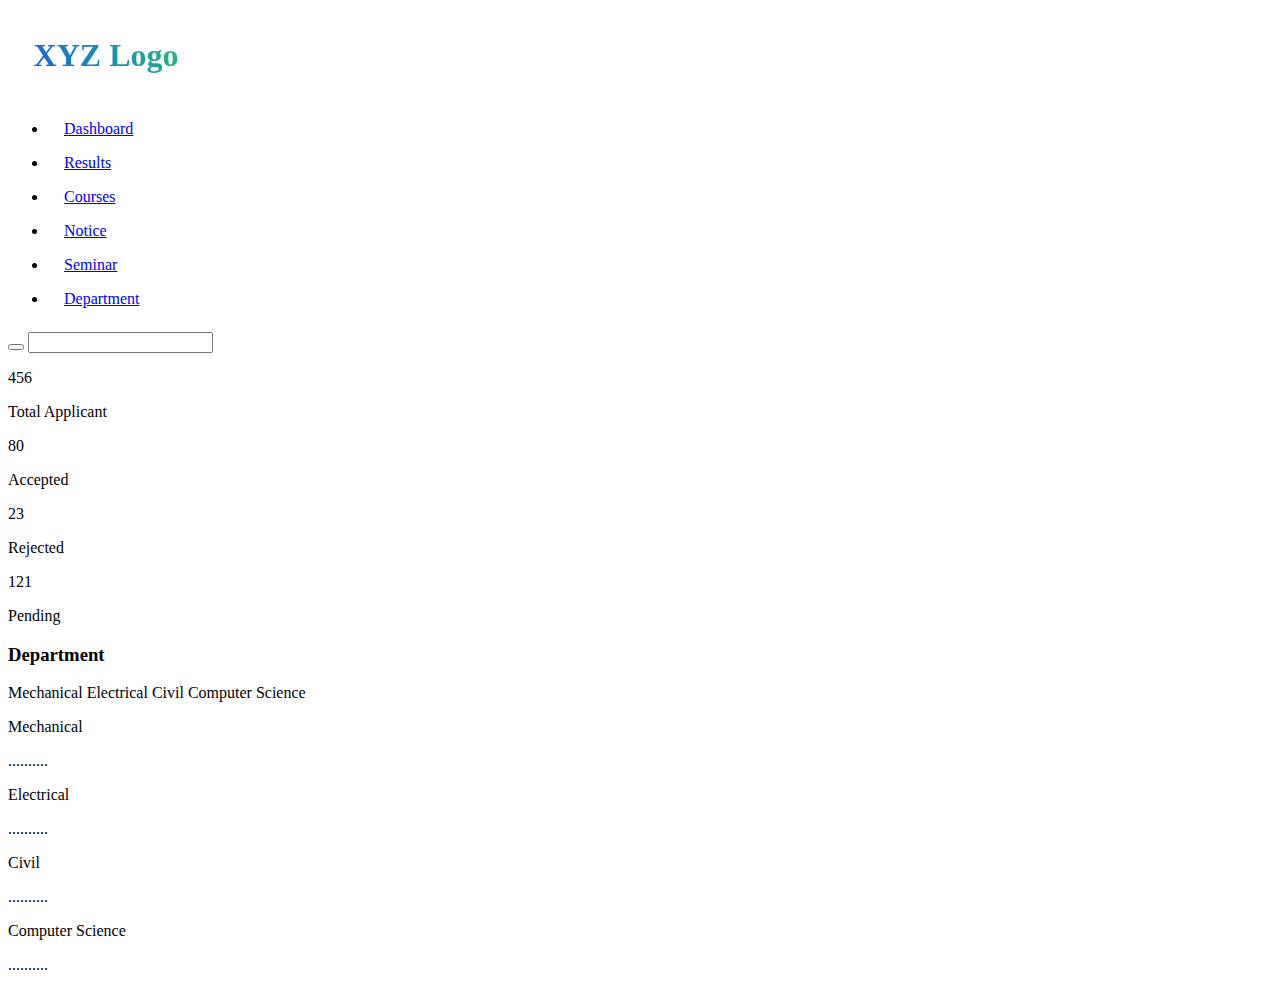
==== pages/dashboard.html @ 6630927a "updated dashboard" ====
<!DOCTYPE html>
<html lang="en">
  <head>
    <meta charset="UTF-8" />
    <meta http-equiv="X-UA-Compatible" content="IE=edge" />
    <meta name="viewport" content="width=device-width, initial-scale=1.0" />
    <title>Document</title>
    <link rel="stylesheet" href="../css/styles.css" />
    <link rel="stylesheet" href="../css/dashboard.css" />
    <link rel="stylesheet" href="vishalDashboard.css">
  </head>
  <body>
    <main class="main">
      <!-- sidebar -->
      <aside class="sidebar">
        <h1>XYZ Logo</h1>
        <nav>
          <ul>
            <li>
              <a href="./dashboard.html">Dashboard</a>
            </li>
            <li>
              <a href="./result.html">Results</a>
            </li>
            <li>
              <a href="#">Courses</a>
            </li>
            <li>
              <a href="#">Notice</a>
            </li>
            <li>
              <a href="#">Seminar</a>
            </li>
            <li>
              <a href="#">Department</a>
            </li>
          </ul>
        </nav>
      </aside>
      <!-- content -->
      <section class="content__wrapper">
        <nav class="navbar">
          <button></button>
          <input type="search" name="search" id="search" />
          <!-- dropdown -->
          <!-- notification icon -->
          <!-- avatar -->
        </nav>

        <!-- page content start-->
          <section> 
            <!---->
            <div class="container">
              <p>456</p>
              <p>Total Applicant</p>
            </div>
            <div class="container">
              <p>80</p>
              <p>Accepted</p>
            </div>
            <div class="contianer">
              <p>23</p>
              <p>Rejected</p>
            </div>
            <div class="container">
              <p>121</p>
              <p>Pending</p>
            </div>
            <div>
                 <h3>Department</h3>
                 <p>Mechanical Electrical Civil Computer Science</p>
                 <p>Mechanical</p>
                 <p>..........</p>
                 <p>Electrical</p>
                 <p>..........</p>
                 <p>Civil</p>
                 <p>..........</p>
                 <p>Computer Science</p>
                 <p>..........</p>
            </div>
          </section>
        <!-- page content end -->
      </section>
    </main>
  </body>
</html>
---- css/dashboard.css ----
.sidebar {
  flex: 0.3;
}

.sidebar h1 {
  width: fit-content;
  padding: 0.5em 0.8em;
  background: -webkit-linear-gradient(
    45deg,
    rgb(19, 74, 255),
    rgb(41, 210, 98)
  );
  -webkit-background-clip: text;
  -webkit-text-fill-color: transparent;
}

.sidebar nav ul li a {
  display: block;
  padding: 0.5em 1em;
}

.sidebar nav ul li a:hover {
  background: rgb(220, 214, 214);
}
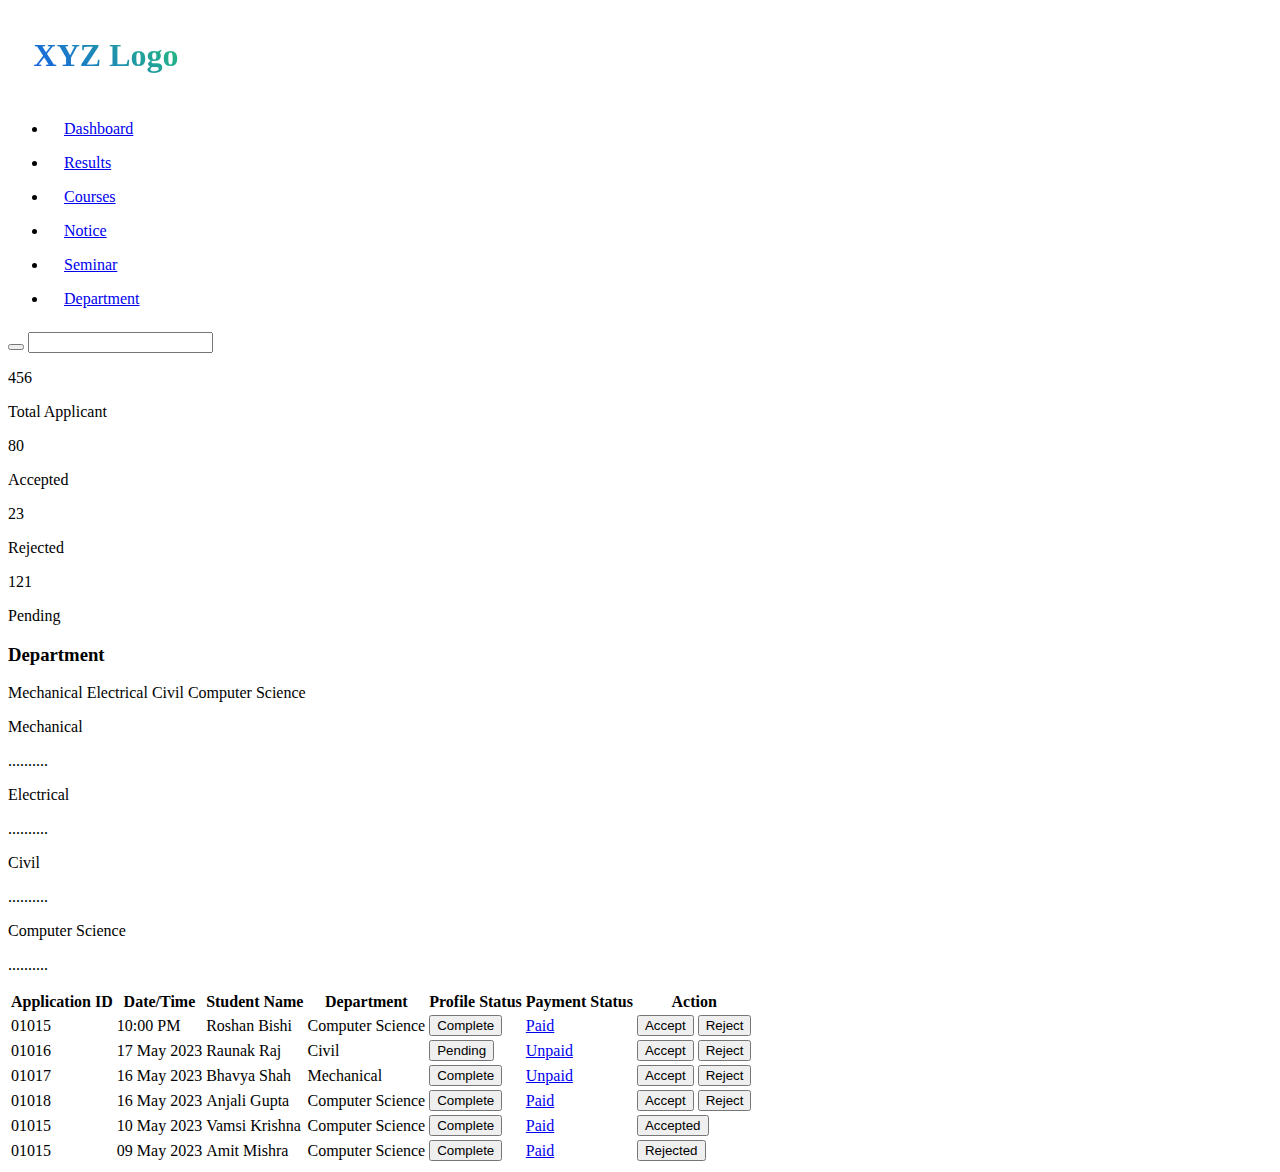
==== commit 931a8916: "Merge branch 'main' of https://github.com/DineshRout779/admin-portal" ====
--- a/pages/dashboard.html
+++ b/pages/dashboard.html
@@ -7,7 +7,7 @@
     <title>Document</title>
     <link rel="stylesheet" href="../css/styles.css" />
     <link rel="stylesheet" href="../css/dashboard.css" />
-    <link rel="stylesheet" href="vishalDashboard.css">
+    <link rel="stylesheet" href="vishalDashboard.css" />
   </head>
   <body>
     <main class="main">
@@ -23,16 +23,16 @@
               <a href="./result.html">Results</a>
             </li>
             <li>
-              <a href="#">Courses</a>
+              <a href="./courses.html">Courses</a>
             </li>
             <li>
-              <a href="#">Notice</a>
+              <a href="./notices.html">Notice</a>
             </li>
             <li>
-              <a href="#">Seminar</a>
+              <a href="./seminar.html">Seminar</a>
             </li>
             <li>
-              <a href="#">Department</a>
+              <a href="./department.html">Department</a>
             </li>
           </ul>
         </nav>
@@ -48,38 +48,109 @@
         </nav>
 
         <!-- page content start-->
-          <section> 
-            <!---->
-            <div class="container">
-              <p>456</p>
-              <p>Total Applicant</p>
-            </div>
-            <div class="container">
-              <p>80</p>
-              <p>Accepted</p>
-            </div>
-            <div class="contianer">
-              <p>23</p>
-              <p>Rejected</p>
-            </div>
-            <div class="container">
-              <p>121</p>
-              <p>Pending</p>
-            </div>
-            <div>
-                 <h3>Department</h3>
-                 <p>Mechanical Electrical Civil Computer Science</p>
-                 <p>Mechanical</p>
-                 <p>..........</p>
-                 <p>Electrical</p>
-                 <p>..........</p>
-                 <p>Civil</p>
-                 <p>..........</p>
-                 <p>Computer Science</p>
-                 <p>..........</p>
-            </div>
-          </section>
+        <section>
+          <!---->
+          <div class="container">
+            <p>456</p>
+            <p>Total Applicant</p>
+          </div>
+          <div class="container">
+            <p>80</p>
+            <p>Accepted</p>
+          </div>
+          <div class="contianer">
+            <p>23</p>
+            <p>Rejected</p>
+          </div>
+          <div class="container">
+            <p>121</p>
+            <p>Pending</p>
+          </div>
+          <div>
+            <h3>Department</h3>
+            <p>Mechanical Electrical Civil Computer Science</p>
+            <p>Mechanical</p>
+            <p>..........</p>
+            <p>Electrical</p>
+            <p>..........</p>
+            <p>Civil</p>
+            <p>..........</p>
+            <p>Computer Science</p>
+            <p>..........</p>
+          </div>
+        </section>
         <!-- page content end -->
+        <table>
+          <tr>
+            <th>Application ID</th>
+            <th>Date/Time</th>
+            <th>Student Name</th>
+            <th>Department</th>
+            <th>Profile Status</th>
+            <th>Payment Status</th>
+            <th>Action</th>
+          </tr>
+
+          <tr>
+            <td>01015</td>
+            <td>10:00 PM</td>
+            <td>Roshan Bishi</td>
+            <td>Computer Science</td>
+            <td><button>Complete</button></td>
+            <td><a href="#">Paid</a></td>
+            <td><button>Accept</button> <button>Reject</button></td>
+          </tr>
+
+          <tr>
+            <td>01016</td>
+            <td>17 May 2023</td>
+            <td>Raunak Raj</td>
+            <td>Civil</td>
+            <td><button>Pending</button></td>
+            <td><a href="#">Unpaid</a></td>
+            <td><button>Accept</button> <button>Reject</button></td>
+          </tr>
+
+          <tr>
+            <td>01017</td>
+            <td>16 May 2023</td>
+            <td>Bhavya Shah</td>
+            <td>Mechanical</td>
+            <td><button>Complete</button></td>
+            <td><a href="#">Unpaid</a></td>
+            <td><button>Accept</button> <button>Reject</button></td>
+          </tr>
+
+          <tr>
+            <td>01018</td>
+            <td>16 May 2023</td>
+            <td>Anjali Gupta</td>
+            <td>Computer Science</td>
+            <td><button>Complete</button></td>
+            <td><a href="#">Paid</a></td>
+            <td><button>Accept</button> <button>Reject</button></td>
+          </tr>
+
+          <tr>
+            <td>01015</td>
+            <td>10 May 2023</td>
+            <td>Vamsi Krishna</td>
+            <td>Computer Science</td>
+            <td><button>Complete</button></td>
+            <td><a href="#">Paid</a></td>
+            <td><button>Accepted</button></td>
+          </tr>
+
+          <tr>
+            <td>01015</td>
+            <td>09 May 2023</td>
+            <td>Amit Mishra</td>
+            <td>Computer Science</td>
+            <td><button>Complete</button></td>
+            <td><a href="#">Paid</a></td>
+            <td><button>Rejected</button></td>
+          </tr>
+        </table>
       </section>
     </main>
   </body>
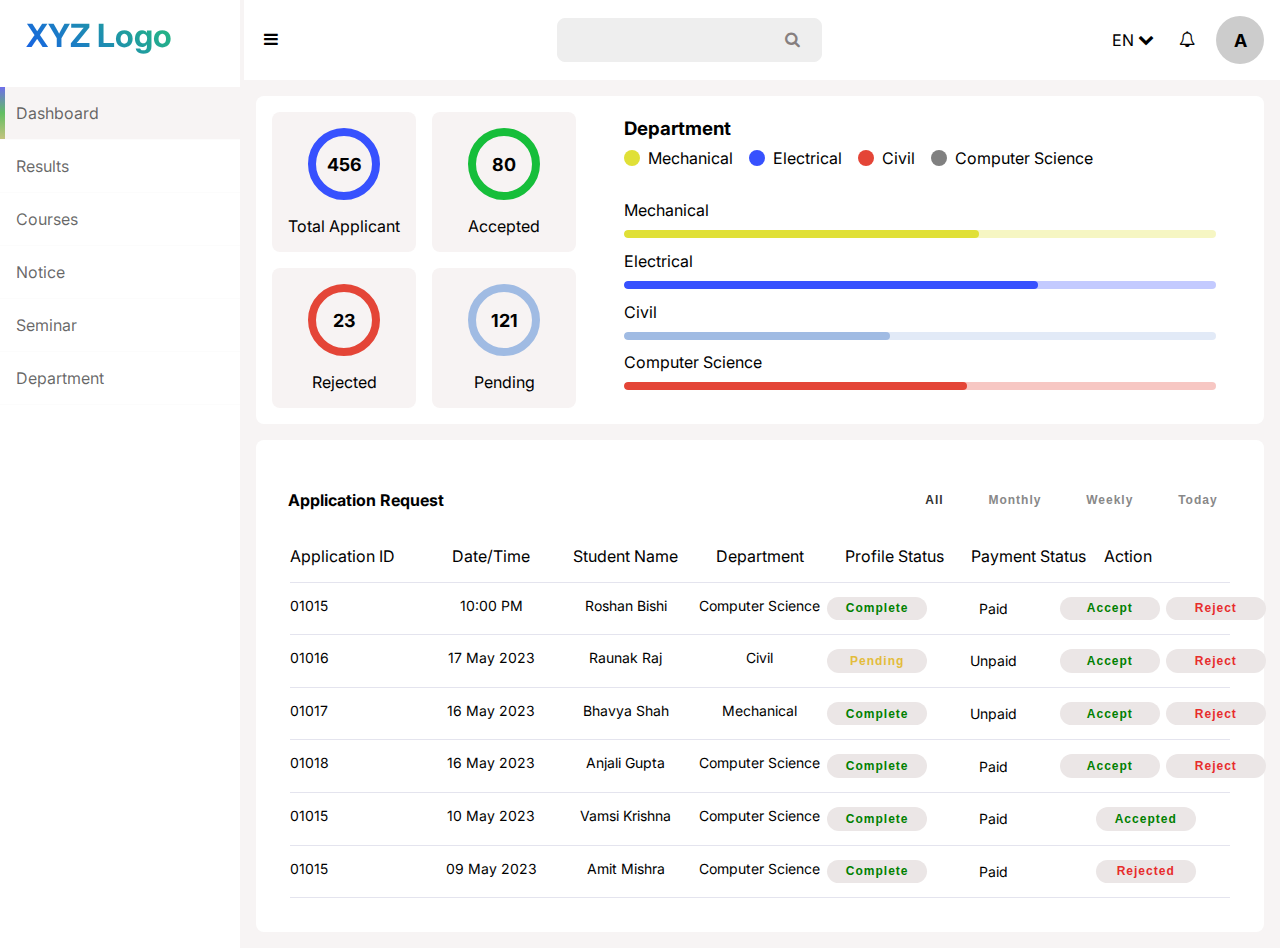
==== commit 42611149: "added navbar" ====
--- a/pages/dashboard.html
+++ b/pages/dashboard.html
@@ -5,9 +5,12 @@
     <meta http-equiv="X-UA-Compatible" content="IE=edge" />
     <meta name="viewport" content="width=device-width, initial-scale=1.0" />
     <title>Document</title>
+    <link
+      rel="stylesheet"
+      href="https://cdnjs.cloudflare.com/ajax/libs/font-awesome/4.7.0/css/font-awesome.min.css"
+    />
     <link rel="stylesheet" href="../css/styles.css" />
     <link rel="stylesheet" href="../css/dashboard.css" />
-    <link rel="stylesheet" href="vishalDashboard.css" />
   </head>
   <body>
     <main class="main">
@@ -17,7 +20,7 @@
         <nav>
           <ul>
             <li>
-              <a href="./dashboard.html">Dashboard</a>
+              <a href="./dashboard.html" class="active">Dashboard</a>
             </li>
             <li>
               <a href="./result.html">Results</a>
@@ -40,117 +43,249 @@
       <!-- content -->
       <section class="content__wrapper">
         <nav class="navbar">
-          <button></button>
-          <input type="search" name="search" id="search" />
-          <!-- dropdown -->
-          <!-- notification icon -->
-          <!-- avatar -->
+          <button class="btn btn__icon">
+            <i class="fa fa-bars" aria-hidden="true"></i>
+          </button>
+
+          <div class="flex items-center navbar__inner">
+            <div class="search__wrapper">
+              <input type="search" name="search" id="search" />
+              <button class="btn btn__icon">
+                <i class="fa fa-search" aria-hidden="true"></i>
+              </button>
+            </div>
+            <!-- dropdown -->
+            <p class="language">
+              EN
+              <button class="btn btn__icon">
+                <i class="fa fa-chevron-down" aria-hidden="true"></i>
+              </button>
+            </p>
+            <!-- notification icon -->
+            <button class="btn btn__icon">
+              <i class="fa fa-bell-o" aria-hidden="true"></i>
+            </button>
+            <!-- avatar -->
+            <div class="avatar">A</div>
+          </div>
         </nav>
 
         <!-- page content start-->
-        <section>
-          <!---->
-          <div class="container">
-            <p>456</p>
-            <p>Total Applicant</p>
-          </div>
-          <div class="container">
-            <p>80</p>
-            <p>Accepted</p>
-          </div>
-          <div class="contianer">
-            <p>23</p>
-            <p>Rejected</p>
-          </div>
-          <div class="container">
-            <p>121</p>
-            <p>Pending</p>
-          </div>
-          <div>
+
+        <!-- stats -->
+        <section class="stat__wrapper">
+          <div class="stat__grid">
+            <div class="stat__grid__item">
+              <p class="border__blue">456</p>
+              <p>Total Applicant</p>
+            </div>
+            <div class="stat__grid__item">
+              <p class="border__green">80</p>
+              <p>Accepted</p>
+            </div>
+            <div class="stat__grid__item">
+              <p class="border__red">23</p>
+              <p>Rejected</p>
+            </div>
+            <div class="stat__grid__item">
+              <p class="border__lightblue">121</p>
+              <p>Pending</p>
+            </div>
+          </div>
+          <div class="stat__grid__department">
             <h3>Department</h3>
-            <p>Mechanical Electrical Civil Computer Science</p>
-            <p>Mechanical</p>
-            <p>..........</p>
-            <p>Electrical</p>
-            <p>..........</p>
-            <p>Civil</p>
-            <p>..........</p>
-            <p>Computer Science</p>
-            <p>..........</p>
+
+            <div class="stat__grid__department__top">
+              <p><span></span>Mechanical</p>
+              <p><span></span>Electrical</p>
+              <p><span></span>Civil</p>
+              <p><span></span>Computer Science</p>
+            </div>
+
+            <div class="progress__container">
+              <div class="progress">
+                <p>Mechanical</p>
+
+                <div class="progress__bar__container">
+                  <div class="progress__bar__outer"></div>
+                  <div class="progress__bar"></div>
+                </div>
+              </div>
+
+              <div class="progress">
+                <p>Electrical</p>
+                <div class="progress__bar__container">
+                  <div class="progress__bar__outer"></div>
+                  <div class="progress__bar"></div>
+                </div>
+              </div>
+
+              <div class="progress">
+                <p>Civil</p>
+                <div class="progress__bar__container">
+                  <div class="progress__bar__outer"></div>
+                  <div class="progress__bar"></div>
+                </div>
+              </div>
+
+              <div class="progress">
+                <p>Computer Science</p>
+
+                <div class="progress__bar__container">
+                  <div class="progress__bar__outer"></div>
+                  <div class="progress__bar"></div>
+                </div>
+              </div>
+            </div>
           </div>
         </section>
+
+        <!-- data table -->
+        <div class="data__table">
+          <div class="flex justify-between items-center filters">
+            <h4>Application Request</h4>
+            <div class="btn-group flex filters__list">
+              <button class="btn btn__transparent active">All</button>
+              <button class="btn btn__transparent">Monthly</button>
+              <button class="btn btn__transparent">Weekly</button>
+              <button class="btn btn__transparent">Today</button>
+            </div>
+          </div>
+
+          <table>
+            <tr>
+              <th>Application ID</th>
+              <th>Date/Time</th>
+              <th>Student Name</th>
+              <th>Department</th>
+              <th>Profile Status</th>
+              <th>Payment Status</th>
+              <th class="table__action table__action__extended">Action</th>
+            </tr>
+
+            <tr>
+              <td>01015</td>
+              <td>10:00 PM</td>
+              <td>Roshan Bishi</td>
+              <td>Computer Science</td>
+              <td class="table__action">
+                <button class="btn btn__action btn__action__success">
+                  Complete
+                </button>
+              </td>
+              <td class="table__action">Paid</td>
+              <td class="table__action table__action__extended">
+                <button class="btn btn__action btn__action__success">
+                  Accept
+                </button>
+                <button class="btn btn__action btn__action__warning">
+                  Reject
+                </button>
+              </td>
+            </tr>
+
+            <tr>
+              <td>01016</td>
+              <td>17 May 2023</td>
+              <td>Raunak Raj</td>
+              <td>Civil</td>
+              <td class="table__action">
+                <button class="btn btn__action btn__action__pending">
+                  Pending
+                </button>
+              </td>
+              <td class="table__action">Unpaid</td>
+              <td class="table__action table__action__extended">
+                <button class="btn btn__action btn__action__success">
+                  Accept
+                </button>
+                <button class="btn btn__action btn__action__warning">
+                  Reject
+                </button>
+              </td>
+            </tr>
+
+            <tr>
+              <td>01017</td>
+              <td>16 May 2023</td>
+              <td>Bhavya Shah</td>
+              <td>Mechanical</td>
+              <td class="table__action">
+                <button class="btn btn__action btn__action__success">
+                  Complete
+                </button>
+              </td>
+              <td class="table__action">Unpaid</td>
+              <td class="table__action table__action__extended">
+                <button class="btn btn__action btn__action__success">
+                  Accept
+                </button>
+                <button class="btn btn__action btn__action__warning">
+                  Reject
+                </button>
+              </td>
+            </tr>
+
+            <tr>
+              <td>01018</td>
+              <td>16 May 2023</td>
+              <td>Anjali Gupta</td>
+              <td>Computer Science</td>
+              <td class="table__action">
+                <button class="btn btn__action btn__action__success">
+                  Complete
+                </button>
+              </td>
+              <td class="table__action">Paid</td>
+              <td class="table__action table__action__extended">
+                <button class="btn btn__action btn__action__success">
+                  Accept
+                </button>
+                <button class="btn btn__action btn__action__warning">
+                  Reject
+                </button>
+              </td>
+            </tr>
+
+            <tr>
+              <td>01015</td>
+              <td>10 May 2023</td>
+              <td>Vamsi Krishna</td>
+              <td>Computer Science</td>
+              <td class="table__action">
+                <button class="btn btn__action btn__action__success">
+                  Complete
+                </button>
+              </td>
+              <td class="table__action">Paid</td>
+              <td class="table__action table__action__extended">
+                <button class="btn btn__action btn__action__success">
+                  Accepted
+                </button>
+              </td>
+            </tr>
+
+            <tr>
+              <td>01015</td>
+              <td>09 May 2023</td>
+              <td>Amit Mishra</td>
+              <td>Computer Science</td>
+              <td class="table__action">
+                <button class="btn btn__action btn__action__success">
+                  Complete
+                </button>
+              </td>
+              <td class="table__action">Paid</td>
+              <td class="table__action table__action__extended">
+                <button class="btn btn__action btn__action__warning">
+                  Rejected
+                </button>
+              </td>
+            </tr>
+          </table>
+        </div>
+
         <!-- page content end -->
-        <table>
-          <tr>
-            <th>Application ID</th>
-            <th>Date/Time</th>
-            <th>Student Name</th>
-            <th>Department</th>
-            <th>Profile Status</th>
-            <th>Payment Status</th>
-            <th>Action</th>
-          </tr>
-
-          <tr>
-            <td>01015</td>
-            <td>10:00 PM</td>
-            <td>Roshan Bishi</td>
-            <td>Computer Science</td>
-            <td><button>Complete</button></td>
-            <td><a href="#">Paid</a></td>
-            <td><button>Accept</button> <button>Reject</button></td>
-          </tr>
-
-          <tr>
-            <td>01016</td>
-            <td>17 May 2023</td>
-            <td>Raunak Raj</td>
-            <td>Civil</td>
-            <td><button>Pending</button></td>
-            <td><a href="#">Unpaid</a></td>
-            <td><button>Accept</button> <button>Reject</button></td>
-          </tr>
-
-          <tr>
-            <td>01017</td>
-            <td>16 May 2023</td>
-            <td>Bhavya Shah</td>
-            <td>Mechanical</td>
-            <td><button>Complete</button></td>
-            <td><a href="#">Unpaid</a></td>
-            <td><button>Accept</button> <button>Reject</button></td>
-          </tr>
-
-          <tr>
-            <td>01018</td>
-            <td>16 May 2023</td>
-            <td>Anjali Gupta</td>
-            <td>Computer Science</td>
-            <td><button>Complete</button></td>
-            <td><a href="#">Paid</a></td>
-            <td><button>Accept</button> <button>Reject</button></td>
-          </tr>
-
-          <tr>
-            <td>01015</td>
-            <td>10 May 2023</td>
-            <td>Vamsi Krishna</td>
-            <td>Computer Science</td>
-            <td><button>Complete</button></td>
-            <td><a href="#">Paid</a></td>
-            <td><button>Accepted</button></td>
-          </tr>
-
-          <tr>
-            <td>01015</td>
-            <td>09 May 2023</td>
-            <td>Amit Mishra</td>
-            <td>Computer Science</td>
-            <td><button>Complete</button></td>
-            <td><a href="#">Paid</a></td>
-            <td><button>Rejected</button></td>
-          </tr>
-        </table>
       </section>
     </main>
   </body>
--- a/css/styles.css
+++ b/css/styles.css
@@ -0,0 +1,349 @@
+@import url('https://fonts.googleapis.com/css2?family=Inter:wght@100;200;300;400;500;600;700&display=swap');
+
+:root {
+  box-sizing: border-box;
+  --primary-blue: #3751fe;
+  --primary-yellow: #e0e037;
+  --primary-lightblue: #a0bbe3;
+  --primary-red: #e44537;
+  --primary-green: #16be3a;
+
+  /* texts */
+  --text-gray: #00000099;
+  --text-white: #fff;
+}
+
+*,
+*::after,
+*::before {
+  margin: 0;
+  padding: 0;
+  box-sizing: inherit;
+  list-style-type: none;
+}
+
+body {
+  font-family: 'Inter', sans-serif;
+}
+
+i.fa {
+  font-size: 16px;
+}
+
+/* page layout */
+.main {
+  display: flex;
+}
+
+.sidebar {
+  flex: 0.3;
+  max-width: 240px;
+}
+
+.sidebar h1 {
+  width: fit-content;
+  padding: 0.5em 0.8em;
+  background: -webkit-linear-gradient(
+    45deg,
+    rgb(19, 74, 255),
+    rgb(41, 210, 98)
+  );
+  -webkit-background-clip: text;
+  -webkit-text-fill-color: transparent;
+}
+
+.sidebar nav {
+  margin: 1em 0;
+}
+
+.sidebar nav ul li a {
+  display: block;
+  padding: 1em;
+  border: none;
+  border-bottom: 1px solid #fcfcfc;
+  position: relative;
+}
+
+.sidebar nav ul li a::before {
+  content: '';
+  position: absolute;
+  top: 0;
+  left: 0;
+  width: 5px;
+  height: 100%;
+  background: linear-gradient(
+    to bottom,
+    rgb(110, 110, 234),
+    rgb(98, 190, 98),
+    rgb(195, 195, 127)
+  );
+  display: none;
+}
+
+.sidebar nav ul li a:hover {
+  background: #f7f4f4;
+}
+
+.sidebar nav ul li a.active {
+  background: #f7f4f4;
+}
+
+.sidebar nav ul li a:hover::before,
+.sidebar nav ul li a.active::before {
+  display: block;
+}
+
+.sidebar a {
+  color: var(--text-gray);
+  text-decoration: none;
+}
+
+.content__wrapper {
+  flex: 1;
+  background-color: #f7f4f4;
+  height: 100%;
+  width: 100%;
+  display: block;
+  min-height: 100vh;
+}
+
+.content__wrapper .navbar {
+  background: #fff;
+  padding: 1em;
+  margin-left: 4px;
+  display: flex;
+  justify-content: space-between;
+  align-items: center;
+}
+
+.navbar__inner {
+  gap: 16px;
+  flex-grow: 1;
+}
+
+.content__wrapper .navbar .search__wrapper {
+  display: flex;
+  align-items: center;
+  border: 1px solid #eee;
+  border-radius: 8px;
+  padding: 8px 16px;
+  background-color: #eee;
+  margin: 0 auto;
+}
+
+.content__wrapper .navbar .search__wrapper .btn__icon {
+  color: rgb(134, 127, 127) !important;
+}
+
+.content__wrapper .navbar .search__wrapper:focus-within {
+  border-color: rgb(77, 129, 201);
+}
+
+.content__wrapper .navbar input {
+  display: block;
+  width: 100%;
+  max-width: 300px;
+  font-size: 16px;
+  border: none;
+  outline: none;
+  background-color: inherit;
+}
+
+.language {
+  display: flex;
+  align-items: center;
+}
+
+.avatar {
+  width: 48px;
+  height: 48px;
+  background-color: #ccc;
+  display: flex;
+  justify-content: center;
+  align-items: center;
+  font-size: 18px;
+  font-weight: bold;
+  border-radius: 50%;
+}
+
+/* table related */
+.data__table {
+  background-color: #fff;
+  margin: 1em;
+  padding: 1em 0;
+  border-radius: 8px;
+}
+
+table {
+  width: 100%;
+  padding: 0 2em;
+  margin: 1em 0;
+}
+
+tr {
+  display: grid;
+  grid-template-columns: repeat(7, 1fr);
+}
+
+th {
+  font-weight: normal;
+}
+
+td {
+  font-size: 14px;
+}
+
+td,
+th {
+  display: block;
+  padding: 1em 0 !important;
+  text-align: center;
+  width: 100%;
+  border-bottom: 1px solid rgb(228, 228, 238);
+}
+
+tr > td:first-of-type,
+tr > th:first-of-type {
+  text-align: left;
+}
+
+.table__action {
+  display: grid;
+  justify-content: center;
+  align-items: center;
+  grid-gap: 6px;
+  grid-template-columns: 1fr 1fr;
+}
+
+.table__action__extended {
+  grid-column: 7/9;
+}
+
+.filters {
+  margin-top: 2em;
+  padding: 0 2em;
+}
+
+.filters__list {
+  gap: 1em;
+}
+
+.filters__list button {
+  border-radius: 100px;
+  background-color: transparent;
+  color: #888;
+}
+
+.filters__list button.active {
+  color: #333;
+}
+
+/* text utilities */
+.text-gray {
+  color: var(--text-gray);
+}
+
+/* buttons */
+.btn {
+  display: block;
+  width: fit-content;
+  padding: 0.4em 1.2em;
+  border: none;
+  outline: none;
+  font-size: 12px;
+  letter-spacing: 1px;
+  cursor: pointer;
+  font-weight: 600;
+}
+
+.btn__submit {
+  width: 100%;
+  padding: 0.5em;
+  text-align: center;
+  background: var(--primary-blue);
+  color: var(--text-white);
+}
+
+.btn__orange {
+  background-color: orange;
+}
+
+.btn__blue {
+  background-color: var(--primary-blue);
+}
+
+.btn__lightblue {
+  background-color: rgb(119, 166, 226);
+}
+
+.btn__red {
+  background-color: rgb(234, 50, 50);
+}
+
+.btn__gray {
+  background-color: rgb(85, 82, 82);
+}
+
+.btn__action {
+  background-color: rgb(235, 230, 230);
+  border: none;
+  border-radius: 100px;
+  width: 100px;
+}
+
+.btn__action__success {
+  color: green;
+}
+
+.btn__action__warning {
+  color: rgb(231, 44, 44);
+}
+
+.btn__action__pending {
+  color: rgb(227, 188, 59);
+}
+
+.btn__icon {
+  background-color: transparent;
+  font-size: 16px;
+  padding: 4px;
+}
+
+/* flexbox utilities */
+
+.flex {
+  display: flex;
+}
+
+.justify-center {
+  justify-content: center;
+}
+
+.justify-between {
+  justify-content: space-between;
+}
+
+.items-center {
+  align-items: center;
+}
+
+/* border colors */
+.border__blue {
+  border-color: var(--primary-blue) !important;
+}
+
+.border__red {
+  border-color: var(--primary-red) !important;
+}
+
+.border__yellow {
+  border-color: var(--primary-yellow) !important;
+}
+
+.border__lightblue {
+  border-color: var(--primary-lightblue) !important;
+}
+
+.border__green {
+  border-color: var(--primary-green) !important;
+}
--- a/css/dashboard.css
+++ b/css/dashboard.css
@@ -1,25 +1,153 @@
-.sidebar {
-  flex: 0.3;
+/* stats */
+.stat__wrapper {
+  background-color: #fff;
+  display: flex;
+  gap: 3em;
+  align-items: center;
+  margin: 1em;
+  padding: 1em;
+  border-radius: 8px;
 }
 
-.sidebar h1 {
-  width: fit-content;
-  padding: 0.5em 0.8em;
-  background: -webkit-linear-gradient(
-    45deg,
-    rgb(19, 74, 255),
-    rgb(41, 210, 98)
-  );
-  -webkit-background-clip: text;
-  -webkit-text-fill-color: transparent;
+.stat__grid {
+  display: grid;
+  grid-template-columns: repeat(2, 1fr);
+  grid-gap: 1em;
 }
 
-.sidebar nav ul li a {
-  display: block;
-  padding: 0.5em 1em;
+.stat__grid__item {
+  background-color: #f7f3f3;
+  display: flex;
+  justify-content: center;
+  align-items: center;
+  flex-direction: column;
+  gap: 1em;
+  padding: 1em;
+  border-radius: 8px;
 }
 
-.sidebar nav ul li a:hover {
-  background: rgb(220, 214, 214);
+.stat__grid__item > p:first-of-type {
+  width: 72px;
+  height: 72px;
+  border-radius: 50%;
+  border: 8px solid;
+  display: flex;
+  justify-content: center;
+  align-items: center;
+  font-size: 18px;
+  font-weight: bold;
 }
 
+.stat__grid__department {
+  flex-grow: 1;
+  padding-right: 2em;
+}
+
+.stat__grid__department__top {
+  display: flex;
+  gap: 1em;
+  align-items: center;
+  margin: 0.5em 0;
+}
+
+.stat__grid__department__top p {
+  display: flex;
+  align-items: center;
+}
+
+.stat__grid__department__top p span {
+  display: block;
+  width: 16px;
+  height: 16px;
+  background-color: gray;
+  border-radius: 50%;
+  margin-right: 8px;
+}
+
+.stat__grid__department__top p:nth-of-type(1) span {
+  background-color: var(--primary-yellow);
+}
+
+.stat__grid__department__top p:nth-of-type(2) span {
+  background-color: var(--primary-blue);
+}
+
+.stat__grid__department__top p:nth-of-type(3) span {
+  background-color: var(--primary-lightblue);
+}
+
+.stat__grid__department__top p:nth-of-type(3) span {
+  background-color: var(--primary-red);
+}
+
+.progress__container {
+  margin-top: 2em;
+}
+
+.progress {
+  margin: 0.8em 0;
+}
+
+.progress__bar__container {
+  width: 100%;
+  height: 8px;
+  position: relative;
+  border-radius: 100px;
+  overflow: hidden;
+  margin-top: 10px;
+}
+
+.progress__bar__outer {
+  position: absolute;
+  top: 0;
+  bottom: 0;
+  width: 100%;
+  height: 100%;
+  background-color: var(--primary-blue);
+  opacity: 0.3;
+}
+
+.progress:nth-of-type(1) .progress__bar__outer {
+  background-color: var(--primary-yellow);
+}
+
+.progress:nth-of-type(2) .progress__bar__outer {
+  background-color: var(--primary-blue);
+}
+
+.progress:nth-of-type(3) .progress__bar__outer {
+  background-color: var(--primary-lightblue);
+}
+
+.progress:nth-of-type(4) .progress__bar__outer {
+  background-color: var(--primary-red);
+}
+
+.progress__bar {
+  width: 50%;
+  height: 100%;
+  background-color: var(--primary-yellow);
+  opacity: 1;
+  border-radius: 100px;
+  position: absolute;
+}
+
+.progress:nth-of-type(1) .progress__bar {
+  background-color: var(--primary-yellow);
+  width: 60%;
+}
+
+.progress:nth-of-type(2) .progress__bar {
+  background-color: var(--primary-blue);
+  width: 70%;
+}
+
+.progress:nth-of-type(3) .progress__bar {
+  background-color: var(--primary-lightblue);
+  width: 45%;
+}
+
+.progress:nth-of-type(4) .progress__bar {
+  background-color: var(--primary-red);
+  width: 58%;
+}
